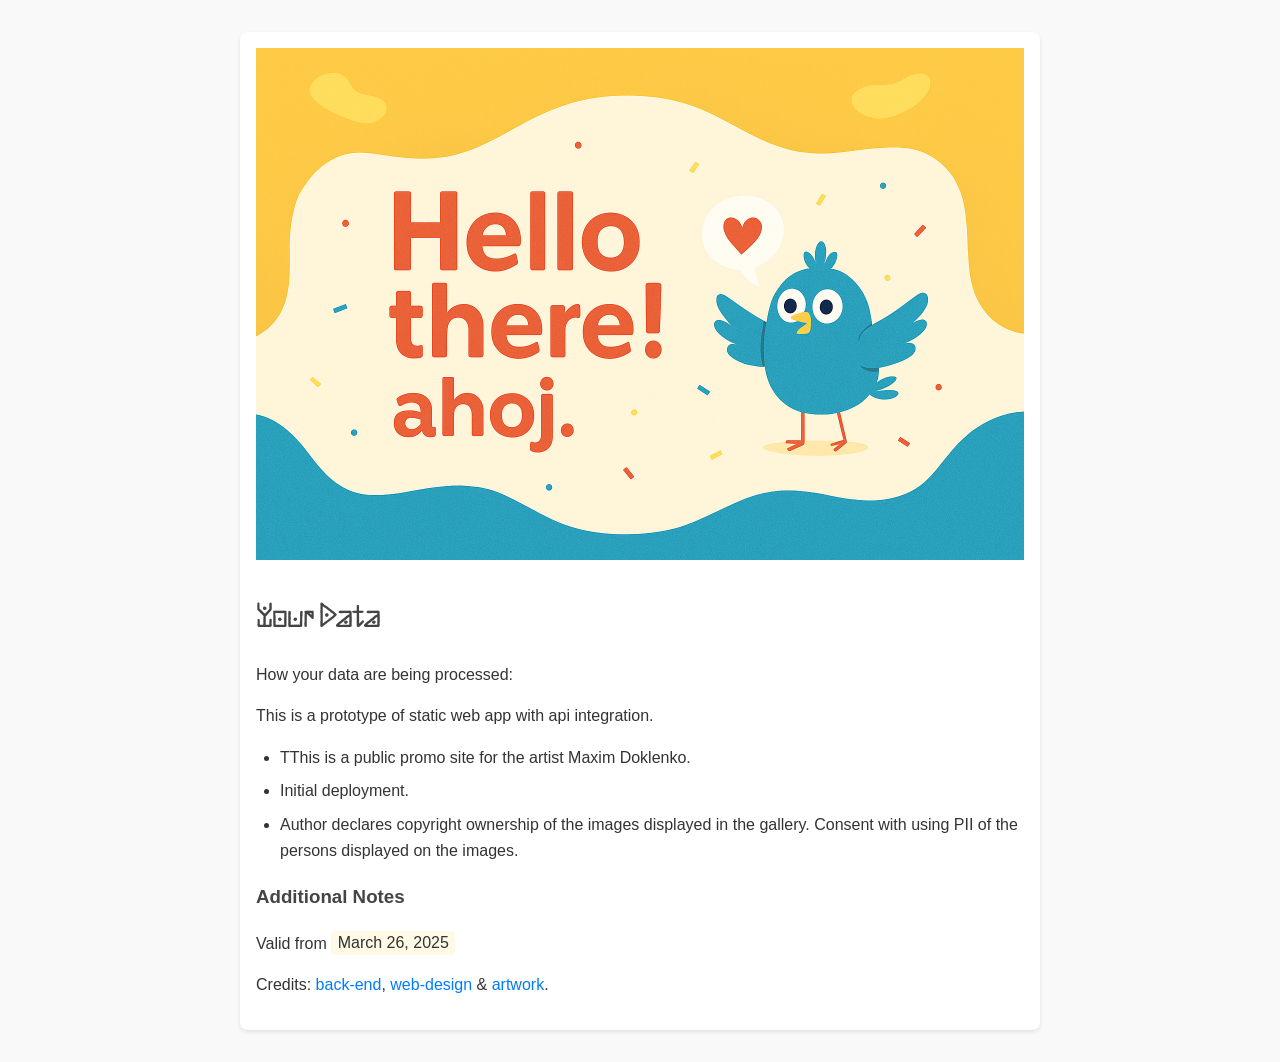
==== disclaimer.html @ 5a5898cc "v0" ====
<!DOCTYPE html>
<html lang="en">

<head>
    <meta charset="UTF-8">
    <meta name="viewport" content="width=device-width, initial-scale=1.0">
    <title>Data Privacy Disclaimer</title>
    <link rel="stylesheet" href="style.css">
    <style>
        body {
            font-family: Arial, sans-serif;
            line-height: 1.6;
            margin: 0;
            padding: 0;
            background-color: #f9f9f9;
            color: #333;
        }

        .container {
            max-width: 800px;
            margin: 2rem auto;
            padding: 1rem;
            background: #fff;
            border-radius: 8px;
            box-shadow: 0 2px 4px rgba(0, 0, 0, 0.1);
        }

        h1, h2, h3 {
            color: #444;
        }

        p {
            margin: 1rem 0;
        }

        ul {
            margin: 1rem 0;
            padding-left: 1.5rem;
        }

        ul li {
            margin: 0.5rem 0;
        }

        a {
            color: #007BFF;
            text-decoration: none;
        }

        a:hover {
            text-decoration: underline;
        }

        .highlight {
            background-color: #fffae6;
            padding: 0.2rem 0.4rem;
            border-radius: 4px;
        }
    </style>
</head>

<body>
    <div class="container">
        <img src="static/images/welcome.png">
        <h1>Your Data</h1>
        <p>How your data are being processed:</p>

        <!-- <h2>Subheading</h2> -->
        <p>This is a prototype of static web app with api integration.</p>

        <ul>
            <li>TThis is a public promo site for the artist Maxim Doklenko. </li>
            <li>Initial deployment.</li>
            <li>Author declares copyright ownership of the images displayed in the gallery. Consent with using PII of the persons displayed on the images.</li>
            <!-- <li>Krom toho ze tvy data nikam netecou a ze tvuj odkaz bude doruceny autorce</li> -->
        </ul>

        <h3>Additional Notes</h3>
        <p>Valid from <span class="highlight">March 26, 2025</span></p>

        <p>Credits: <a href="https://github.com/IvSiv">back-end</a>, <a href="404">web-design</a> & <a href="https://mixcloud.com/maximdokalenko">artwork</a>.</p>
    </div>
</body>

</html>
---- style.css ----
* {
  box-sizing: border-box;
}

body {
  font-family: sans-serif;
  width: 100%;
  margin: 0;
  background-color: #222;
  color: white;
}

@font-face {
  font-family: myFont; /* set name */
  src: url("fonts/SankofaDisplay-Regular.ttf"); /* url of the font */
}

img { width: 100%
}

hr {color:#666; with: 100%;max-width:1200px;opacity:0.5;}

h1{font-family: myFont;}

h2{
    display: block;
    font-size: 1.5em;
    margin-block-start: 0;
    margin-block-end: 0;
    margin-inline-start: 0px;
    margin-inline-end: 0px;
    font-weight: bold;
    unicode-bidi: isolate;}

p {
  display: block;
  text-align: justify;
  margin-block-start: 0em;
  margin-block-end: 0em;
  margin-inline-start: 0px;
  margin-inline-end: 0px;
  unicode-bidi: isolate;
}


/* ---- nav ---- */

.navigation {
  display: block;
  top: 0;
  position: fixed;
  z-index: 999;
  width: 100%;
  margin: auto;
  background-color: #333;
}
.navigation img {
  width: 25px;
  height: auto;
  border: none;
}

ul.topnav {
  margin: auto;
  with: 100%;
  background-color: #333;
  padding: 1em;
  padding-left: 0px;
  max-width: 1200px;
  list-style-type: none;
  overflow: hidden;
  background-color: #333;
}
ul.topnav li {display: block;width:200px;
  float: left;text-align: center;
}

ul.topnav li.first {width:100px;padding-left:1rem;}

ul.topnav li a {
  font-family: myFont;
  font-size: 2rem;
  color: white;
  text-align: center;
  line-height: 30px;
  padding: 0px 0px;
  text-decoration: none;
  cursor: pointer;
}
ul.topnav li a:hover {
  color: lightgray;font-size: 2.25rem;
}
ul.topnav li a.active {
  color: orange !important;
}
ul.topnav li.right {
  float: right;
}
#status {
  margin: 0;
  display: flex;
  text-align: center;
  line-height: 30px;
  padding: 20px 16px;
  text-decoration: none;
}
.content {
  background: #000;
  width: 100%;
}


/* ---- gallery ---- */

#gallery {
  display: block;
  padding-top: 100px;
  background: #000;
  width: 100%;
  height: 100vh;
}

.grid {
  padding-top: 20px;
  background: #000;
  max-width: 1200px;
  margin-left: auto;
  margin-right: auto;
  counter-reset: grid-item;
}
/* clearfix */
.grid:after {
  content: '';
  display: block;
  clear: both;
}


/* ---- grid-item ---- */

.grid-item {
  padding: 4px;
  margin-top: 20px;
  width: 225px;
  height: content;
  float: left;
  background: transparent;
  border: 0px solid #333;
  border-color: hsla(0, 0%, 0%, 0.5);
  border-radius: 0px;
}
.grid-item:before {
  counter-increment: grid-item;
  content: counter(grid-item);
  display: none;
  color: white;
  padding-top: 0.2em;
  text-align: center;
  font-size: 1.4rem;
}


/* ---- form ---- */


#contactform {
  display: block;
  padding-top: 180px;
  background: #000;
  width: 100%;
  height: 94vh;
}

textarea {
  display: block;
  border: none;
  color: orange;
  background-color: #222222;
  padding-top: 1em;
  text-align: center;
  font-size: 0.8rem;
  width: 50%;
  height: 300px;
}
input {
  display: block;
  border: none;
  color: orange;
  background-color: #222222;
  text-align: center;
  font-size: 0.8rem;
  line-height: 1.8rem;
  width: 30%;
}
button {
  display: block;
  border: none;
  text-transform: uppercase;
  color: white;
  background-color: #666;
  text-align: center;
  cursor: pointer;
  font-size: 0.8rem;
  font-weight: bold;
  line-height: 2.8rem;
  width: 20%;
}
button:hover {
  display: block;
  border: none;
  text-transform: uppercase;
  color: orange;
  background-color: #444;
}


/* ---- footer ---- */

footer {
  width: 100%;
  display: block;
  border: none;
  color: #ddd;
  background-color: #222222;
  text-align: center;
  font-size: 0.6rem;
  font-weight: regular;
  line-height: 1.8rem;
}
.footer a {
  color: white;
  text-decoration: none;
  text-align: center;
  font-size: 0.6rem;
  font-weight: bold;
  line-height: 2.8rem;
}




/* lightbox */
.modal {
  display: none;
  position: fixed;
  z-index: 1;
  padding-top: 100px;
  left: 0;
  top: 0;
  width: 100%;
  height: 100%;
  overflow: auto;
  background-color: black;
}

/* Modal Content */
.modal-content {
  position: relative;
  background-color: #fefefe;
  margin: auto;
  padding: 0;
  width: 90%;
  max-width: 1200px;cursor: pointer;
}

/* The Close Button */
.close {
  color: white;
  position: absolute;
  top: 10px;
  right: 25px;
  font-size: 35px;
  font-weight: bold;
}

.close:hover,
.close:focus {
  color: #999;
  text-decoration: none;
  cursor: pointer;
}

.mySlides {background-color: black; text-align: center;
  display: none;
}

.mySlides img {width:auto;height:96vh;

}

.cursor {
  cursor: pointer;
}

/* Next & previous buttons */
.prev,
.next {
  cursor: pointer;
  position: absolute;
  top: 50%;
  width: auto;
  padding: 16px;
  margin-top: -50px;
  color: white;
  font-weight: bold;
  font-size: 20px;
  transition: 0.6s ease;
  border-radius: 0 3px 3px 0;
  user-select: none;
  -webkit-user-select: none;
}

/* Position the "next button" to the right */
.next {
  right: 0;
  border-radius: 3px 0 0 3px;
}

/* On hover, add a black background color with a little bit see-through */
.prev:hover,
.next:hover {
  background-color: rgba(0, 0, 0, 0.8);
}

/* Number text (1/3 etc) */
.numbertext {
  color: #f2f2f2;
  font-size: 12px;
  padding: 8px 12px;
  position: absolute;
  top: 0;
}



.caption-container {
  text-align: center;
  background-color: black;
  padding: 2px 16px;
  color: white;
}

.demo {
  opacity: 0.6;
}

.active,
.demo:hover {
  opacity: 1;
}

img.hover-shadow {
  transition: 0.3s;
}

.hover-shadow:hover {
  box-shadow: 0 4px 8px 0 rgba(0, 0, 0, 0.2), 0 6px 20px 0 rgba(0, 0, 0, 0.19);
}
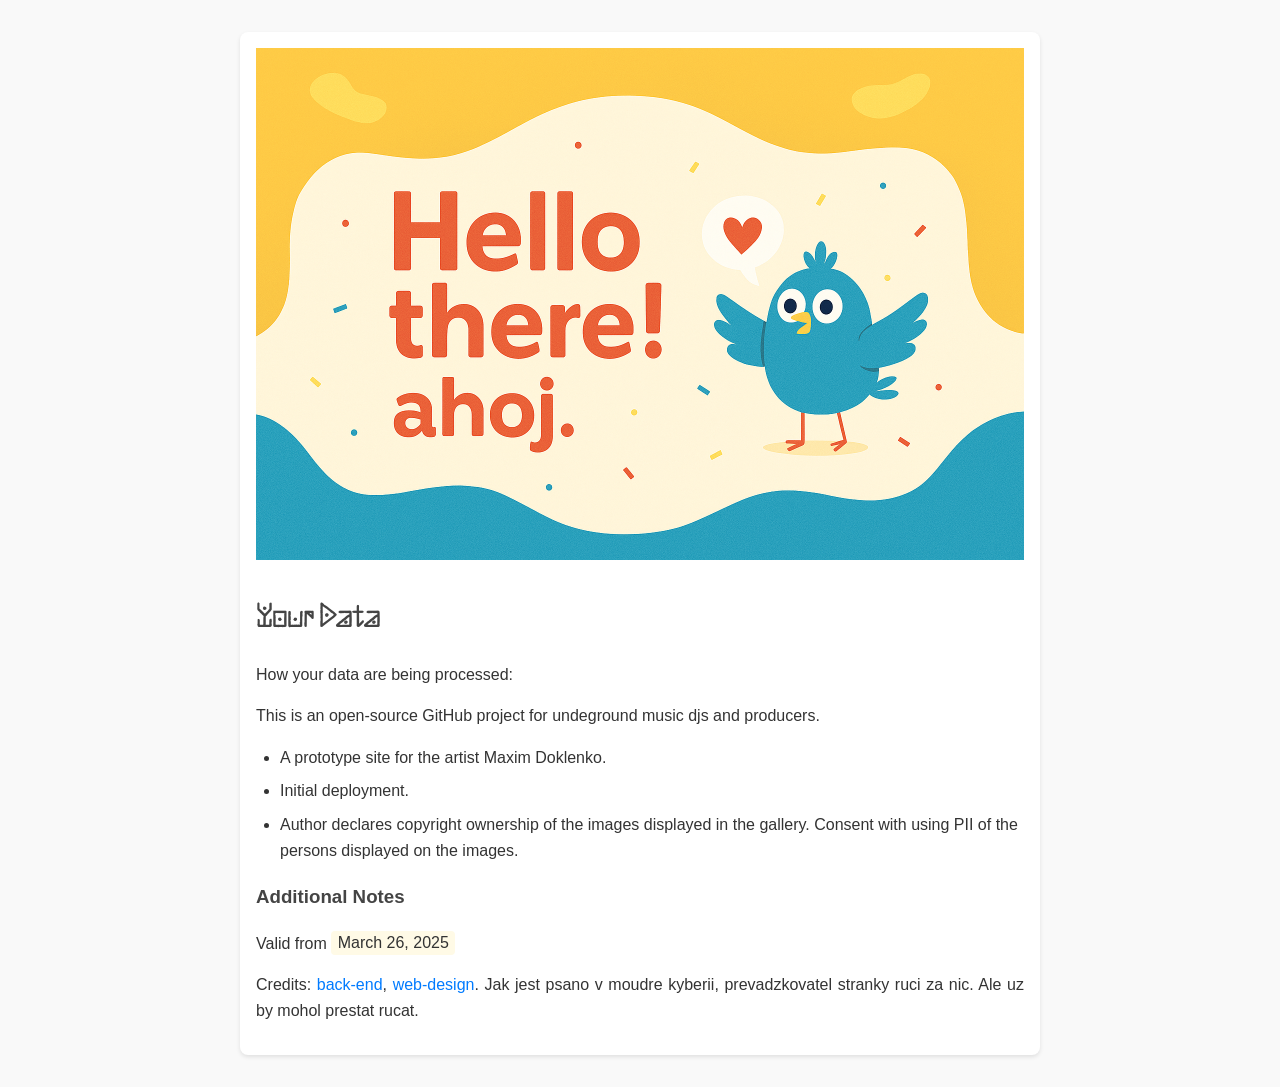
==== commit b21bd444: "cleaning up and music/info" ====
--- a/disclaimer.html
+++ b/disclaimer.html
@@ -61,15 +61,15 @@
 
 <body>
     <div class="container">
-        <img src="static/images/welcome.png">
+        <img src="static/welcome.png">
         <h1>Your Data</h1>
         <p>How your data are being processed:</p>
 
         <!-- <h2>Subheading</h2> -->
-        <p>This is a prototype of static web app with api integration.</p>
+        <p>This is an open-source GitHub project for undeground music djs and producers.</p>
 
         <ul>
-            <li>TThis is a public promo site for the artist Maxim Doklenko. </li>
+            <li>A prototype site for the artist Maxim Doklenko. </li>
             <li>Initial deployment.</li>
             <li>Author declares copyright ownership of the images displayed in the gallery. Consent with using PII of the persons displayed on the images.</li>
             <!-- <li>Krom toho ze tvy data nikam netecou a ze tvuj odkaz bude doruceny autorce</li> -->
@@ -78,7 +78,7 @@
         <h3>Additional Notes</h3>
         <p>Valid from <span class="highlight">March 26, 2025</span></p>
 
-        <p>Credits: <a href="https://github.com/IvSiv">back-end</a>, <a href="404">web-design</a> & <a href="https://mixcloud.com/maximdokalenko">artwork</a>.</p>
+        <p>Credits: <a href="https://github.com/23vibe">back-end</a>, <a href="404">web-design</a>. Jak jest psano v moudre kyberii, prevadzkovatel stranky ruci za nic. Ale uz by mohol prestat rucat.</p>
     </div>
 </body>
 
--- a/style.css
+++ b/style.css
@@ -107,6 +107,7 @@
 .content {
   background: #000;
   width: 100%;
+  padding-top: 100px; /* space so fixed navigation doesn't cover content */
 }
 
 
@@ -117,7 +118,7 @@
   padding-top: 100px;
   background: #000;
   width: 100%;
-  height: 100vh;
+  min-height: 100vh;
 }
 
 .grid {
@@ -142,12 +143,23 @@
   padding: 4px;
   margin-top: 20px;
   width: 225px;
-  height: content;
+  height: auto;
   float: left;
   background: transparent;
   border: 0px solid #333;
   border-color: hsla(0, 0%, 0%, 0.5);
   border-radius: 0px;
+}
+
+.grid-item--height3 {
+  height: 220px;
+  overflow: hidden;
+}
+
+.grid-item--height3 img {
+  object-fit: cover;
+  height: 100%;
+  width: 100%;
 }
 .grid-item:before {
   counter-increment: grid-item;
@@ -355,4 +367,4 @@
 
 .hover-shadow:hover {
   box-shadow: 0 4px 8px 0 rgba(0, 0, 0, 0.2), 0 6px 20px 0 rgba(0, 0, 0, 0.19);
-}+}
